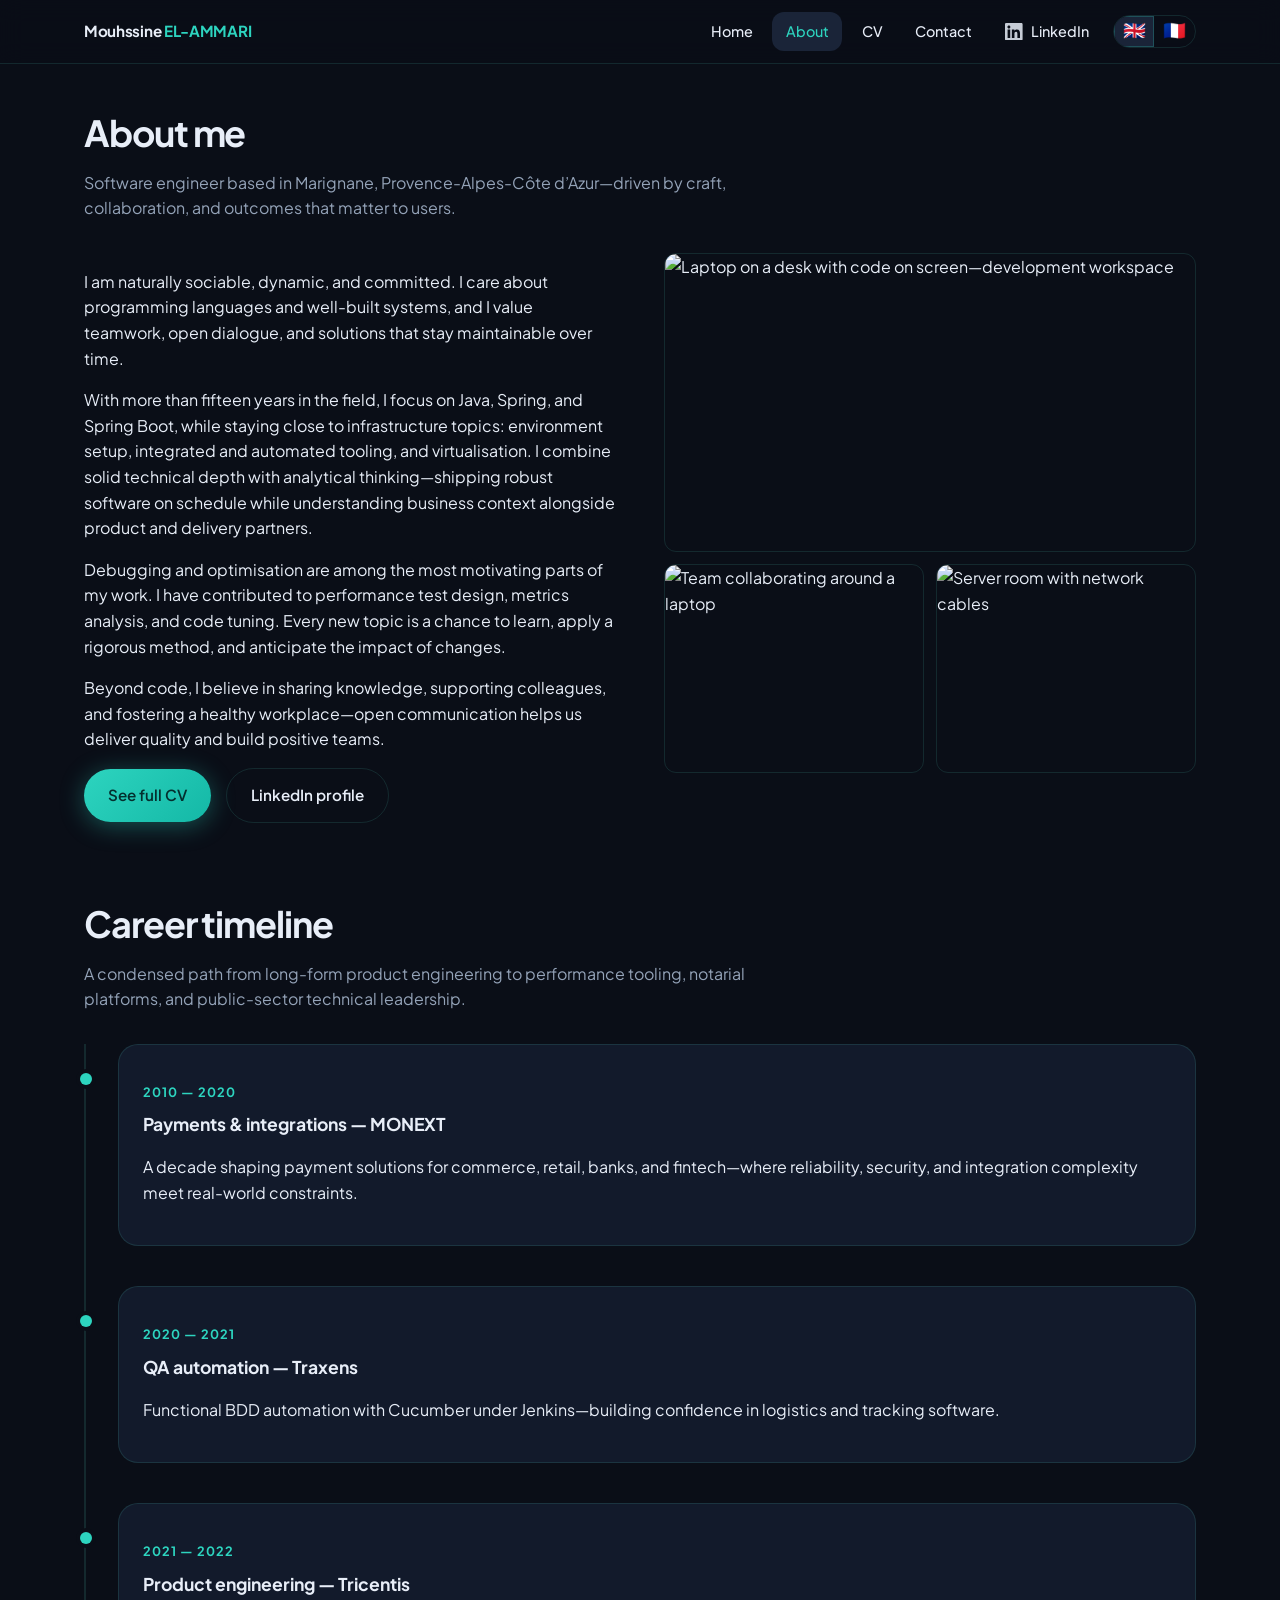
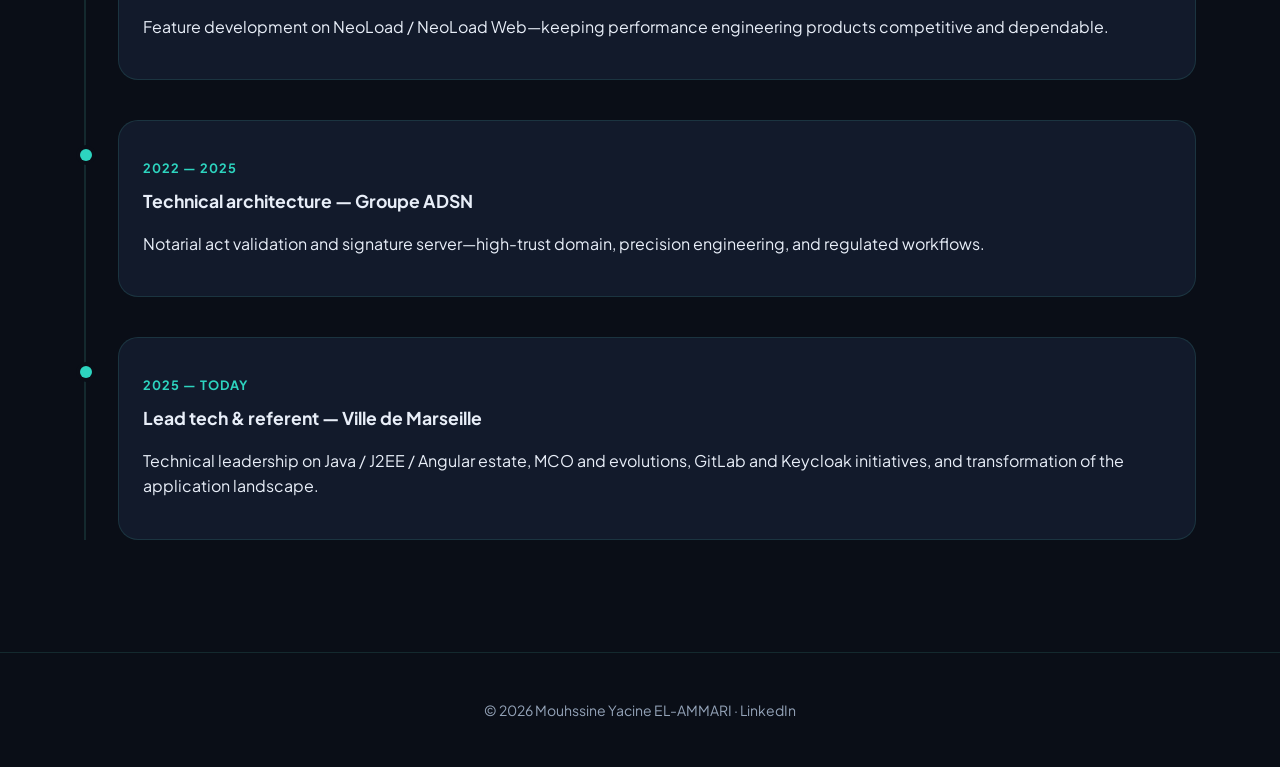
==== about.html @ 353ffe68 "Site protfolio statique fait avec IA" ====
<!DOCTYPE html>
<html lang="en">
  <head>
    <meta charset="UTF-8" />
    <meta name="viewport" content="width=device-width, initial-scale=1" />
    <meta name="description" content="About Mouhssine Yacine EL-AMMARI — background, values, and career timeline." />
    <title>About | Mouhssine Yacine EL-AMMARI</title>
    <link rel="preconnect" href="https://fonts.googleapis.com" />
    <link rel="preconnect" href="https://fonts.gstatic.com" crossorigin />
    <link href="https://fonts.googleapis.com/css2?family=Plus+Jakarta+Sans:ital,wght@0,400;0,500;0,600;0,700;0,800;1,400&display=swap" rel="stylesheet" />
    <link rel="stylesheet" href="css/styles.css" />
  </head>
  <body data-page="about">
    <a class="skip-link" href="#main" data-i18n="skip.content">Skip to content</a>
    <header class="site-header">
      <div class="header-inner">
        <a class="logo" href="index.html">Mouhssine <span>EL-AMMARI</span></a>
        <div class="header-actions">
          <nav id="site-nav" class="main-nav" data-i18n-attr="aria-label:nav.aria" aria-label="Main navigation">
            <a href="index.html" data-i18n="nav.home">Home</a>
            <a href="about.html" aria-current="page" data-i18n="nav.about">About</a>
            <a href="cv.html" data-i18n="nav.cv">CV</a>
            <a href="contact.html" data-i18n="nav.contact">Contact</a>
            <a class="nav-link-external" href="https://www.linkedin.com/in/mouhssine-yacine-el-ammari-a104b013a/" target="_blank" rel="noopener noreferrer">
              <svg viewBox="0 0 24 24" fill="currentColor" aria-hidden="true"><path d="M20.447 20.452h-3.554v-5.569c0-1.328-.027-3.037-1.852-3.037-1.853 0-2.136 1.445-2.136 2.939v5.667H9.351V9h3.414v1.561h.046c.477-.9 1.637-1.85 3.37-1.85 3.601 0 4.267 2.37 4.267 5.455v6.286zM5.337 7.433c-1.144 0-2.063-.926-2.063-2.065 0-1.138.92-2.063 2.063-2.063 1.14 0 2.064.925 2.064 2.063 0 1.139-.925 2.065-2.064 2.065zm1.782 13.019H3.555V9h3.564v11.452zM22.225 0H1.771C.792 0 0 .774 0 1.729v20.542C0 23.227.792 24 1.771 24h20.451C23.2 24 24 23.227 24 22.271V1.729C24 .774 23.2 0 22.222 0h.003z"/></svg>
              LinkedIn
            </a>
          </nav>
          <div class="lang-switcher" role="group" aria-label="Language">
            <button type="button" class="lang-btn lang-btn--active" data-lang="en" aria-pressed="true" title="English">🇬🇧</button>
            <button type="button" class="lang-btn" data-lang="fr" aria-pressed="false" title="Français">🇫🇷</button>
          </div>
          <button class="nav-toggle" type="button" aria-expanded="false" aria-controls="site-nav" data-i18n-attr="aria-label:nav.openMenu" aria-label="Open menu">
            <span></span>
            <span></span>
            <span></span>
          </button>
        </div>
      </div>
    </header>

    <main id="main">
      <section class="section" style="padding-top: 2.5rem" aria-labelledby="about-title">
        <div class="container">
          <h1 id="about-title" class="section-title" data-i18n="about.title">About me</h1>
          <p class="section-lead" data-i18n="about.lead">Software engineer based in Marignane, Provence-Alpes-Côte d’Azur—driven by craft, collaboration, and outcomes that matter to users.</p>

          <div class="about-split">
            <div>
              <p data-i18n="about.p1">
                I am naturally sociable, dynamic, and committed. I care about programming languages and well-built systems, and I value teamwork, open dialogue, and solutions that stay maintainable over time.
              </p>
              <p data-i18n="about.p2">
                With more than fifteen years in the field, I focus on Java, Spring, and Spring Boot, while staying close to infrastructure topics: environment setup, integrated and automated tooling, and virtualisation. I combine solid technical depth with analytical thinking—shipping robust software on schedule while understanding business context alongside product and delivery partners.
              </p>
              <p data-i18n="about.p3">
                Debugging and optimisation are among the most motivating parts of my work. I have contributed to performance test design, metrics analysis, and code tuning. Every new topic is a chance to learn, apply a rigorous method, and anticipate the impact of changes.
              </p>
              <p data-i18n="about.p4">
                Beyond code, I believe in sharing knowledge, supporting colleagues, and fostering a healthy workplace—open communication helps us deliver quality and build positive teams.
              </p>
              <p style="margin-bottom: 0">
                <a class="btn btn-primary" href="cv.html" data-i18n="about.btn1">See full CV</a>
                <a class="btn btn-secondary" href="https://www.linkedin.com/in/mouhssine-yacine-el-ammari-a104b013a/" target="_blank" rel="noopener noreferrer" data-i18n="about.btn2">LinkedIn profile</a>
              </p>
            </div>

            <div class="about-gallery" data-i18n-attr="aria-label:about.galleryLabel" aria-label="Photo highlights from the field">
              <figure>
                <img src="https://images.unsplash.com/photo-1498050108023-c5249f4df085?w=800&q=80" data-i18n-attr="alt:about.fig1.alt" alt="Laptop on a desk with code on screen—development workspace" width="800" height="450" loading="lazy" />
                <figcaption data-i18n="about.fig1.cap">Deep work — architecture &amp; implementation</figcaption>
              </figure>
              <figure>
                <img src="https://images.unsplash.com/photo-1522071820081-009f0129c71c?w=600&q=80" data-i18n-attr="alt:about.fig2.alt" alt="Team collaborating around a laptop" width="600" height="400" loading="lazy" />
                <figcaption data-i18n="about.fig2.cap">Collaboration &amp; rituals</figcaption>
              </figure>
              <figure>
                <img src="https://images.unsplash.com/photo-1558494949-ef010cbdcc31?w=600&q=80" data-i18n-attr="alt:about.fig3.alt" alt="Server room with network cables" width="600" height="400" loading="lazy" />
                <figcaption data-i18n="about.fig3.cap">Infrastructure &amp; reliability</figcaption>
              </figure>
            </div>
          </div>
        </div>
      </section>

      <section class="section" style="padding-top: 0" aria-labelledby="timeline-title">
        <div class="container">
          <h2 id="timeline-title" class="section-title" data-i18n="timeline.title">Career timeline</h2>
          <p class="section-lead" data-i18n="timeline.lead">A condensed path from long-form product engineering to performance tooling, notarial platforms, and public-sector technical leadership.</p>

          <div class="timeline">
            <article class="timeline-item">
              <p class="timeline-date" data-i18n="tl.date1">2010 — 2020</p>
              <h3 data-i18n="tl1.title">Payments &amp; integrations — MONEXT</h3>
              <p data-i18n="tl1.body">A decade shaping payment solutions for commerce, retail, banks, and fintech—where reliability, security, and integration complexity meet real-world constraints.</p>
            </article>
            <article class="timeline-item">
              <p class="timeline-date" data-i18n="tl.date2">2020 — 2021</p>
              <h3 data-i18n="tl2.title">QA automation — Traxens</h3>
              <p data-i18n="tl2.body">Functional BDD automation with Cucumber under Jenkins—building confidence in logistics and tracking software.</p>
            </article>
            <article class="timeline-item">
              <p class="timeline-date" data-i18n="tl.date3">2021 — 2022</p>
              <h3 data-i18n="tl3.title">Product engineering — Tricentis</h3>
              <p data-i18n="tl3.body">Feature development on NeoLoad / NeoLoad Web—keeping performance engineering products competitive and dependable.</p>
            </article>
            <article class="timeline-item">
              <p class="timeline-date" data-i18n="tl.date4">2022 — 2025</p>
              <h3 data-i18n="tl4.title">Technical architecture — Groupe ADSN</h3>
              <p data-i18n="tl4.body">Notarial act validation and signature server—high-trust domain, precision engineering, and regulated workflows.</p>
            </article>
            <article class="timeline-item">
              <p class="timeline-date" data-i18n="tl.date5">2025 — today</p>
              <h3 data-i18n="tl5.title">Lead tech &amp; referent — Ville de Marseille</h3>
              <p data-i18n="tl5.body">Technical leadership on Java / J2EE / Angular estate, MCO and evolutions, GitLab and Keycloak initiatives, and transformation of the application landscape.</p>
            </article>
          </div>
        </div>
      </section>
    </main>

    <footer class="site-footer">
      <div class="container">
        <p>© <span id="y"></span> Mouhssine Yacine EL-AMMARI · <a href="https://www.linkedin.com/in/mouhssine-yacine-el-ammari-a104b013a/" target="_blank" rel="noopener noreferrer">LinkedIn</a></p>
      </div>
    </footer>
    <script src="js/main.js"></script>
    <script src="js/i18n.js"></script>
    <script>document.getElementById("y").textContent = new Date().getFullYear();</script>
  </body>
</html>
---- css/styles.css ----
/* Mouhssine EL-AMMARI — mobile-first site styles */
:root {
  --bg: #0a0e17;
  --bg-elevated: #121a2b;
  --surface: #1a2438;
  --border: rgba(94, 234, 212, 0.12);
  --text: #e8eef8;
  --text-muted: #94a3b8;
  --accent: #2dd4bf;
  --accent-dim: #14b8a6;
  --accent-glow: rgba(45, 212, 191, 0.35);
  --font-sans: "Plus Jakarta Sans", system-ui, sans-serif;
  --radius: 12px;
  --radius-lg: 20px;
  --header-h: 4rem;
  --max: 72rem;
  --ease: cubic-bezier(0.4, 0, 0.2, 1);
}

*,
*::before,
*::after {
  box-sizing: border-box;
}

html {
  scroll-behavior: smooth;
}

body {
  margin: 0;
  font-family: var(--font-sans);
  font-size: 1rem;
  line-height: 1.6;
  color: var(--text);
  background: var(--bg);
  min-height: 100vh;
}

img {
  max-width: 100%;
  height: auto;
  display: block;
}

a {
  color: var(--accent);
  text-decoration: none;
  transition: color 0.2s var(--ease);
}

a:hover {
  color: #5eead4;
}

:focus-visible {
  outline: 2px solid var(--accent);
  outline-offset: 3px;
}

/* Skip link */
.skip-link {
  position: absolute;
  top: -100%;
  left: 1rem;
  z-index: 100;
  padding: 0.75rem 1rem;
  background: var(--accent);
  color: var(--bg);
  font-weight: 600;
  border-radius: var(--radius);
}

.skip-link:focus {
  top: 1rem;
}

/* Header & nav */
.site-header {
  position: sticky;
  top: 0;
  z-index: 50;
  height: var(--header-h);
  background: rgba(10, 14, 23, 0.85);
  backdrop-filter: blur(12px);
  border-bottom: 1px solid var(--border);
}

.header-inner {
  max-width: var(--max);
  margin: 0 auto;
  padding: 0 1.25rem;
  height: 100%;
  display: flex;
  align-items: center;
  justify-content: space-between;
  gap: 1rem;
}

.logo {
  font-weight: 700;
  font-size: 0.95rem;
  color: var(--text);
  letter-spacing: -0.02em;
  white-space: nowrap;
}

.logo span {
  color: var(--accent);
}

.header-actions {
  display: flex;
  align-items: center;
  gap: 0.65rem;
  margin-left: auto;
}

@media (max-width: 767px) {
  .header-actions .lang-switcher {
    order: 1;
  }

  .header-actions .nav-toggle {
    order: 2;
  }

  .header-actions .main-nav {
    order: 3;
  }
}

.lang-switcher {
  display: inline-flex;
  align-items: center;
  border: 1px solid var(--border);
  border-radius: 999px;
  overflow: hidden;
  flex-shrink: 0;
}

.lang-btn {
  display: flex;
  align-items: center;
  justify-content: center;
  margin: 0;
  padding: 0.4rem 0.55rem;
  min-width: 2.5rem;
  border: none;
  background: transparent;
  cursor: pointer;
  font-size: 1.15rem;
  line-height: 1;
  transition: background 0.2s var(--ease);
}

.lang-btn:hover {
  background: var(--surface);
}

.lang-btn--active,
.lang-btn[aria-pressed="true"] {
  background: var(--surface);
  box-shadow: inset 0 0 0 1px rgba(45, 212, 191, 0.25);
}

.nav-toggle {
  display: flex;
  flex-direction: column;
  justify-content: center;
  gap: 5px;
  width: 2.75rem;
  height: 2.75rem;
  padding: 0;
  border: none;
  background: transparent;
  cursor: pointer;
  border-radius: var(--radius);
}

.nav-toggle span {
  display: block;
  height: 2px;
  width: 1.35rem;
  margin: 0 auto;
  background: var(--text);
  border-radius: 1px;
  transition: transform 0.25s var(--ease), opacity 0.2s;
}

.nav-toggle[aria-expanded="true"] span:nth-child(1) {
  transform: translateY(7px) rotate(45deg);
}

.nav-toggle[aria-expanded="true"] span:nth-child(2) {
  opacity: 0;
}

.nav-toggle[aria-expanded="true"] span:nth-child(3) {
  transform: translateY(-7px) rotate(-45deg);
}

.main-nav {
  position: fixed;
  inset: var(--header-h) 0 0 0;
  background: rgba(10, 14, 23, 0.97);
  padding: 1.5rem;
  display: flex;
  flex-direction: column;
  gap: 0.25rem;
  transform: translateX(100%);
  transition: transform 0.3s var(--ease);
  overflow-y: auto;
}

.main-nav.is-open {
  transform: translateX(0);
}

.main-nav a {
  padding: 0.85rem 1rem;
  border-radius: var(--radius);
  color: var(--text);
  font-weight: 500;
}

.main-nav a:hover,
.main-nav a[aria-current="page"] {
  background: var(--surface);
  color: var(--accent);
}

.nav-link-external {
  display: flex;
  align-items: center;
  gap: 0.5rem;
}

.nav-link-external svg {
  width: 1.1rem;
  height: 1.1rem;
  opacity: 0.85;
}

@media (min-width: 768px) {
  .nav-toggle {
    display: none;
  }

  .main-nav {
    position: static;
    inset: auto;
    flex-direction: row;
    align-items: center;
    gap: 0.35rem;
    padding: 0;
    transform: none !important;
    background: transparent;
    overflow: visible;
  }

  .main-nav a {
    padding: 0.5rem 0.85rem;
    font-size: 0.9rem;
  }
}

/* Main */
main {
  min-height: calc(100vh - var(--header-h));
}

.container {
  width: 100%;
  max-width: var(--max);
  margin: 0 auto;
  padding: 0 1.25rem;
}

.section {
  padding: 3rem 0;
}

@media (min-width: 768px) {
  .section {
    padding: 4.5rem 0;
  }
}

.section-title {
  font-size: clamp(1.75rem, 4vw, 2.25rem);
  font-weight: 700;
  letter-spacing: -0.03em;
  margin: 0 0 0.5rem;
}

.section-lead {
  color: var(--text-muted);
  max-width: 42rem;
  margin: 0 0 2rem;
}

/* Hero */
.hero {
  position: relative;
  min-height: min(92vh, 720px);
  display: flex;
  align-items: center;
  padding: 2rem 0 4rem;
  overflow: hidden;
}

.hero-bg {
  position: absolute;
  inset: 0;
  background:
    linear-gradient(135deg, rgba(10, 14, 23, 0.92) 0%, rgba(10, 14, 23, 0.75) 45%, rgba(18, 26, 43, 0.88) 100%),
    url("https://images.unsplash.com/photo-1517694712202-14dd9538aa97?w=1920&q=80") center / cover no-repeat;
  z-index: 0;
}

.hero-bg::after {
  content: "";
  position: absolute;
  inset: 0;
  background: radial-gradient(ellipse 80% 50% at 70% 20%, var(--accent-glow), transparent 55%);
  pointer-events: none;
}

.hero .container {
  position: relative;
  z-index: 1;
}

.hero-content {
  max-width: 38rem;
}

.hero-badge {
  display: inline-block;
  font-size: 0.75rem;
  font-weight: 600;
  text-transform: uppercase;
  letter-spacing: 0.12em;
  color: var(--accent);
  margin-bottom: 1rem;
}

.hero h1 {
  font-size: clamp(2rem, 6vw, 3.25rem);
  font-weight: 800;
  line-height: 1.1;
  letter-spacing: -0.04em;
  margin: 0 0 1rem;
}

.hero-sub {
  font-size: clamp(1rem, 2.5vw, 1.2rem);
  color: var(--text-muted);
  margin: 0 0 2rem;
  max-width: 32rem;
}

.btn {
  display: inline-flex;
  align-items: center;
  justify-content: center;
  gap: 0.5rem;
  padding: 0.9rem 1.5rem;
  font-family: inherit;
  font-size: 0.95rem;
  font-weight: 600;
  border-radius: 999px;
  border: none;
  cursor: pointer;
  transition: transform 0.2s var(--ease), box-shadow 0.2s var(--ease);
}

.btn:active {
  transform: scale(0.98);
}

.btn-primary {
  background: linear-gradient(135deg, var(--accent), var(--accent-dim));
  color: #042f2e;
  box-shadow: 0 4px 24px var(--accent-glow);
}

.btn-primary:hover {
  box-shadow: 0 8px 32px var(--accent-glow);
  color: #022c22;
}

.btn-secondary {
  background: transparent;
  color: var(--text);
  border: 1px solid var(--border);
  margin-left: 0.75rem;
}

.btn-secondary:hover {
  border-color: var(--accent);
  color: var(--accent);
}

.hero-actions {
  display: flex;
  flex-wrap: wrap;
  gap: 0.75rem;
  align-items: center;
}

@media (max-width: 480px) {
  .btn-secondary {
    margin-left: 0;
    width: 100%;
  }

  .btn-primary {
    width: 100%;
  }
}

/* Cards grid home */
.feature-grid {
  display: grid;
  gap: 1.25rem;
}

@media (min-width: 640px) {
  .feature-grid {
    grid-template-columns: repeat(2, 1fr);
  }
}

@media (min-width: 1024px) {
  .feature-grid {
    grid-template-columns: repeat(3, 1fr);
  }
}

.card {
  background: var(--bg-elevated);
  border: 1px solid var(--border);
  border-radius: var(--radius-lg);
  padding: 1.5rem;
  transition: border-color 0.2s var(--ease), transform 0.2s var(--ease);
}

.card:hover {
  border-color: rgba(45, 212, 191, 0.35);
  transform: translateY(-2px);
}

.card-icon {
  font-size: 2rem;
  line-height: 1;
  margin-bottom: 1rem;
}

.card h3 {
  margin: 0 0 0.5rem;
  font-size: 1.1rem;
}

.card p {
  margin: 0;
  color: var(--text-muted);
  font-size: 0.95rem;
}

/* CV timeline */
.cv-list {
  display: flex;
  flex-direction: column;
  gap: 1.5rem;
}

.cv-item {
  display: grid;
  gap: 1rem;
  padding: 1.5rem;
  background: var(--bg-elevated);
  border: 1px solid var(--border);
  border-radius: var(--radius-lg);
  position: relative;
}

@media (min-width: 768px) {
  .cv-item {
    grid-template-columns: auto 1fr;
    align-items: start;
    gap: 1.5rem;
  }
}

.cv-logo-wrap {
  width: 3.5rem;
  height: 3.5rem;
  border-radius: var(--radius);
  background: #fff;
  border: 1px solid var(--border);
  display: flex;
  align-items: center;
  justify-content: center;
  flex-shrink: 0;
  overflow: hidden;
}

.cv-logo {
  width: 100%;
  height: 100%;
  object-fit: contain;
  padding: 0.35rem;
}

.cv-load-error {
  margin: 0;
  padding: 1rem 1.25rem;
  background: rgba(239, 68, 68, 0.12);
  border: 1px solid rgba(239, 68, 68, 0.35);
  border-radius: var(--radius-lg);
  color: #fecaca;
}

.cv-li-html strong {
  color: var(--text);
}

@media (min-width: 768px) {
  .cv-logo-wrap {
    width: 4rem;
    height: 4rem;
  }
}

.cv-meta {
  font-size: 0.85rem;
  color: var(--accent);
  font-weight: 600;
  margin-bottom: 0.35rem;
}

.cv-item h2,
.cv-item h3 {
  margin: 0 0 0.5rem;
  font-size: 1.15rem;
}

.cv-item h2 {
  font-weight: 700;
  line-height: 1.35;
}

.cv-item h3 {
  font-weight: 700;
}

.cv-item h2 .cv-role {
  font-weight: inherit;
}

.cv-item h2 .badge-current {
  margin-left: 0.35rem;
  vertical-align: middle;
}

.cv-item .company {
  color: var(--text-muted);
  font-weight: 500;
  margin-bottom: 0.75rem;
}

.cv-item ul {
  margin: 0;
  padding-left: 1.15rem;
  color: var(--text-muted);
  font-size: 0.95rem;
}

.cv-item li + li {
  margin-top: 0.35rem;
}

.badge-current {
  display: inline-block;
  font-size: 0.7rem;
  font-weight: 700;
  text-transform: uppercase;
  letter-spacing: 0.06em;
  background: rgba(45, 212, 191, 0.15);
  color: var(--accent);
  padding: 0.25rem 0.5rem;
  border-radius: 6px;
  margin-left: 0.5rem;
  vertical-align: middle;
}

/* About timeline */
.timeline {
  position: relative;
  padding-left: 0;
}

@media (min-width: 640px) {
  .timeline {
    padding-left: 2rem;
    border-left: 2px solid var(--border);
  }
}

.timeline-item {
  position: relative;
  margin-bottom: 2.5rem;
  padding: 1.5rem;
  background: var(--bg-elevated);
  border: 1px solid var(--border);
  border-radius: var(--radius-lg);
}

@media (min-width: 640px) {
  .timeline-item::before {
    content: "";
    position: absolute;
    left: calc(-2rem - 7px);
    top: 1.75rem;
    width: 12px;
    height: 12px;
    border-radius: 50%;
    background: var(--accent);
    box-shadow: 0 0 0 4px var(--bg);
  }
}

.timeline-date {
  font-size: 0.8rem;
  font-weight: 700;
  color: var(--accent);
  text-transform: uppercase;
  letter-spacing: 0.08em;
  margin-bottom: 0.5rem;
}

.timeline-item h3 {
  margin: 0 0 0.5rem;
  font-size: 1.1rem;
}

.about-split {
  display: grid;
  gap: 2rem;
  align-items: start;
}

@media (min-width: 900px) {
  .about-split {
    grid-template-columns: 1fr 1fr;
    gap: 3rem;
  }
}

.about-gallery {
  display: grid;
  grid-template-columns: 1fr 1fr;
  gap: 0.75rem;
}

.about-gallery figure {
  margin: 0;
  border-radius: var(--radius);
  overflow: hidden;
  border: 1px solid var(--border);
}

.about-gallery figure:first-child {
  grid-column: 1 / -1;
  aspect-ratio: 16 / 9;
}

.about-gallery img {
  width: 100%;
  height: 100%;
  object-fit: cover;
}

.about-gallery figcaption {
  font-size: 0.75rem;
  color: var(--text-muted);
  padding: 0.5rem 0.75rem;
  background: var(--surface);
}

/* Contact */
.contact-grid {
  display: grid;
  gap: 2rem;
}

@media (min-width: 768px) {
  .contact-grid {
    grid-template-columns: 1fr 1.1fr;
    align-items: start;
  }
}

.contact-card {
  background: var(--bg-elevated);
  border: 1px solid var(--border);
  border-radius: var(--radius-lg);
  padding: 1.5rem;
}

.contact-card h3 {
  margin-top: 0;
}

.form-group {
  margin-bottom: 1.25rem;
}

.form-group label {
  display: block;
  font-size: 0.85rem;
  font-weight: 600;
  margin-bottom: 0.4rem;
}

.form-group input,
.form-group textarea {
  width: 100%;
  padding: 0.75rem 1rem;
  font-family: inherit;
  font-size: 1rem;
  color: var(--text);
  background: var(--bg);
  border: 1px solid var(--border);
  border-radius: var(--radius);
}

.form-group input:focus,
.form-group textarea:focus {
  outline: none;
  border-color: var(--accent);
}

.form-group textarea {
  min-height: 140px;
  resize: vertical;
}

.form-hint {
  font-size: 0.8rem;
  color: var(--text-muted);
  margin-top: 0.75rem;
}

/* Footer */
.site-footer {
  border-top: 1px solid var(--border);
  padding: 2rem 1.25rem;
  text-align: center;
  color: var(--text-muted);
  font-size: 0.875rem;
}

.site-footer a {
  color: var(--text-muted);
}

.site-footer a:hover {
  color: var(--accent);
}
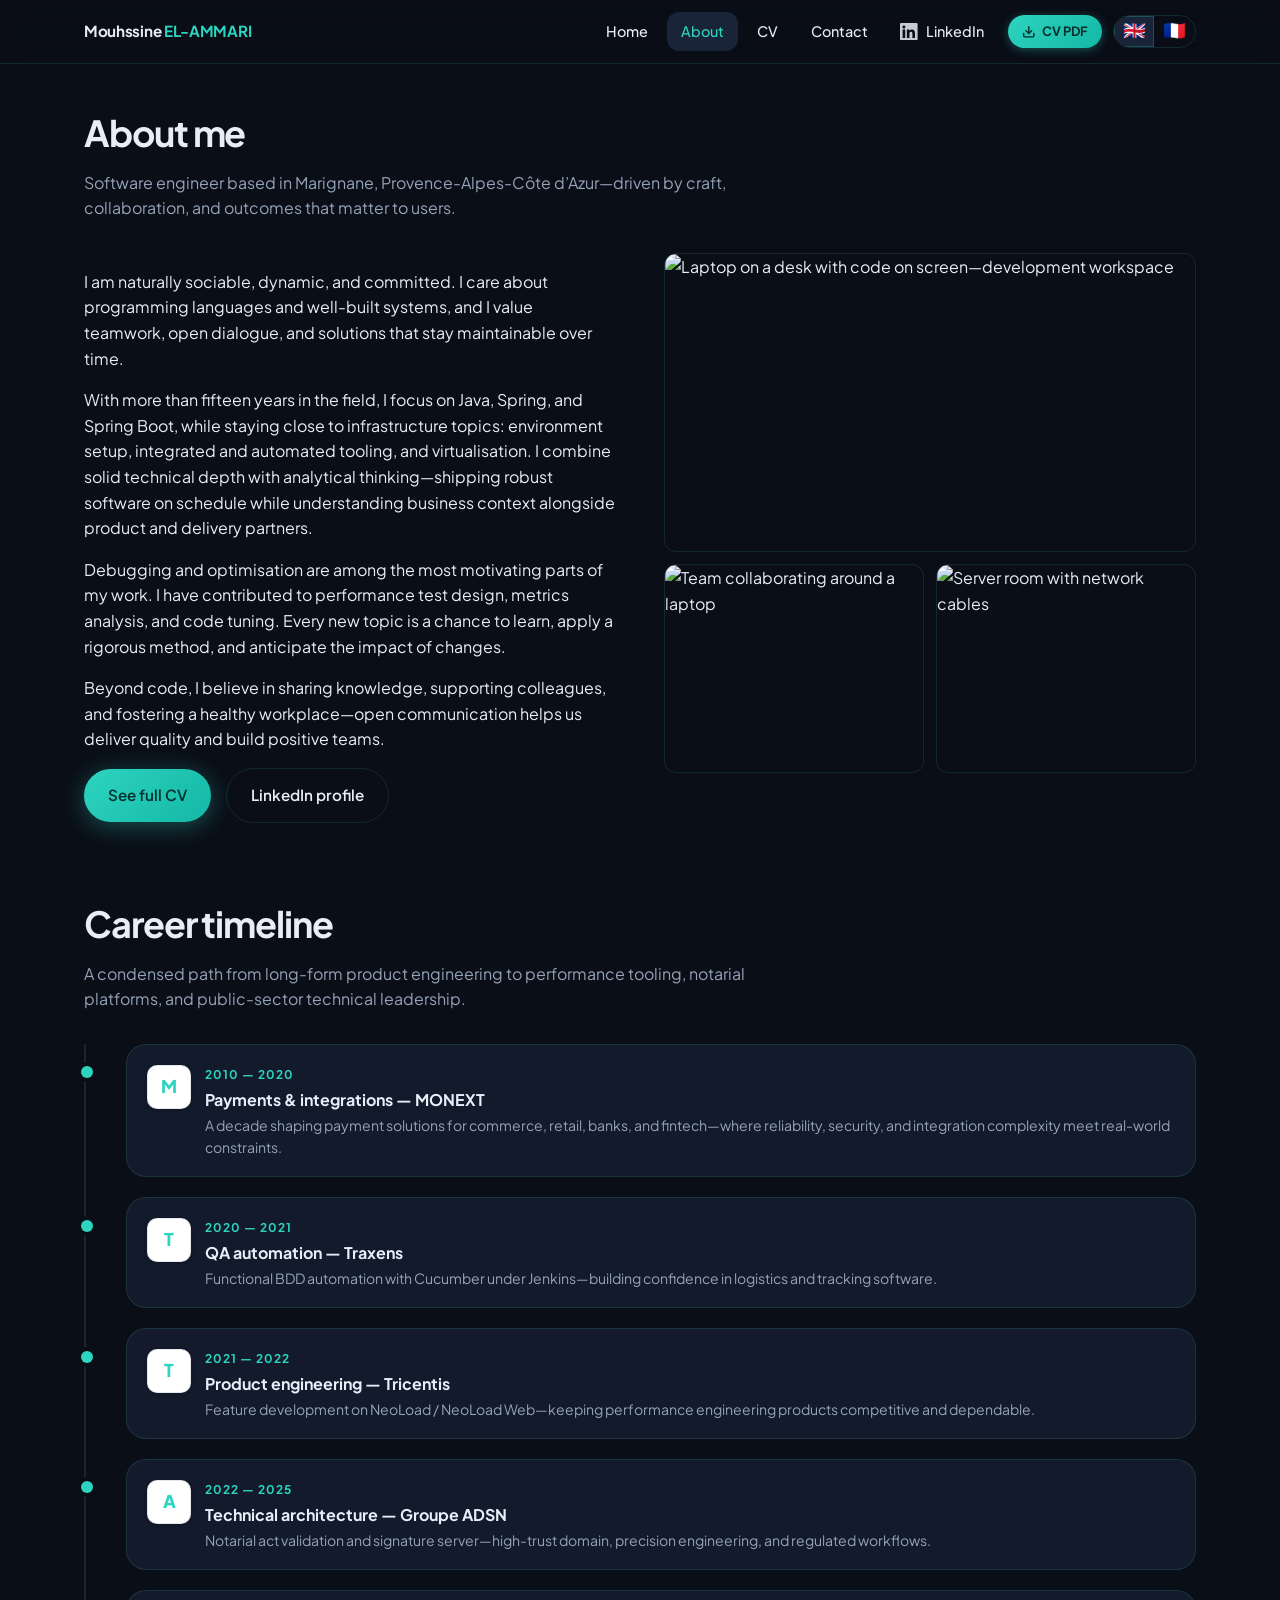
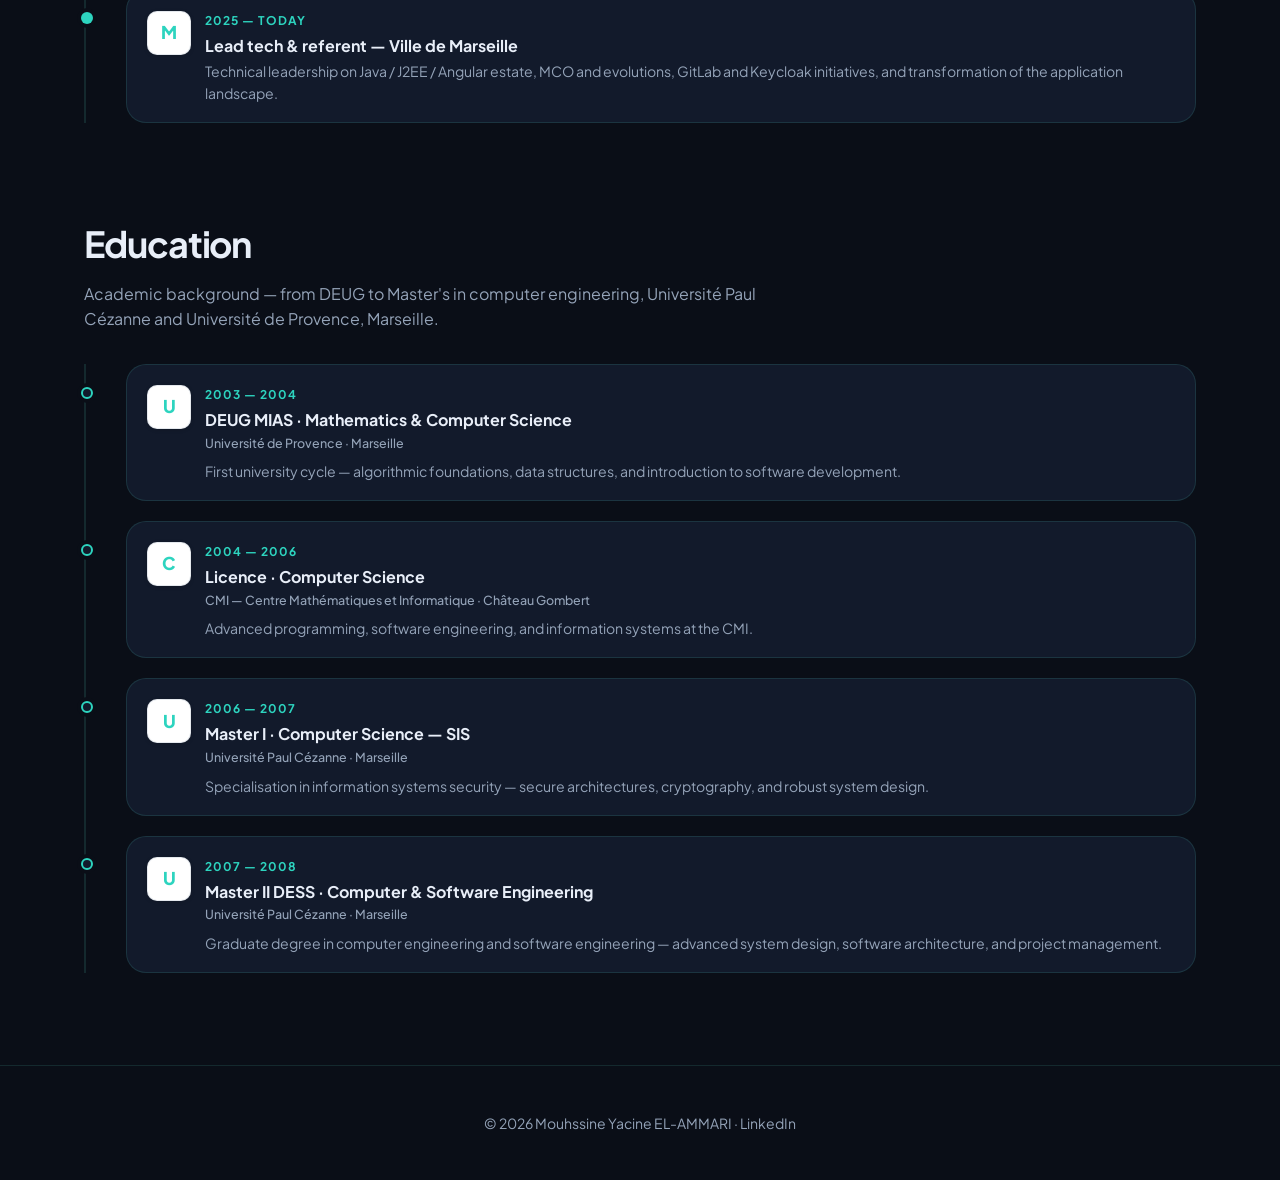
==== commit b0f22c37: "feat: major portfolio update — PDF CV, tech stack, collaborations & formation - Add cv-pdf.html: dow" ====
--- a/about.html
+++ b/about.html
@@ -3,12 +3,44 @@
   <head>
     <meta charset="UTF-8" />
     <meta name="viewport" content="width=device-width, initial-scale=1" />
-    <meta name="description" content="About Mouhssine Yacine EL-AMMARI — background, values, and career timeline." />
+    <meta name="description" content="About Mouhssine Yacine EL-AMMARI — background, values and career timeline of a Java/Spring engineer based in Marignane, Provence-Alpes-Côte d'Azur, France." />
+    <meta name="author" content="Mouhssine Yacine EL-AMMARI" />
+    <meta name="robots" content="index, follow" />
+    <meta name="theme-color" content="#0a0e17" />
     <title>About | Mouhssine Yacine EL-AMMARI</title>
+    <link rel="canonical" href="https://melammari-dev.github.io/ai-cv/about.html" />
+    <link rel="alternate" hreflang="en" href="https://melammari-dev.github.io/ai-cv/about.html" />
+    <link rel="alternate" hreflang="fr" href="https://melammari-dev.github.io/ai-cv/about.html" />
+    <link rel="alternate" hreflang="x-default" href="https://melammari-dev.github.io/ai-cv/about.html" />
+    <meta property="og:type" content="profile" />
+    <meta property="og:url" content="https://melammari-dev.github.io/ai-cv/about.html" />
+    <meta property="og:site_name" content="Mouhssine Yacine EL-AMMARI" />
+    <meta property="og:title" content="About | Mouhssine Yacine EL-AMMARI" />
+    <meta property="og:description" content="About Mouhssine Yacine EL-AMMARI — background, values and career timeline of a Java/Spring engineer based in Marignane, France." />
+    <meta property="og:locale" content="en_GB" />
+    <meta property="og:locale:alternate" content="fr_FR" />
+    <meta property="og:image" content="https://images.unsplash.com/photo-1517694712202-14dd9538aa97?w=1200&q=80" />
+    <meta property="og:image:width" content="1200" />
+    <meta property="og:image:height" content="630" />
+    <meta property="og:image:alt" content="Developer workspace — Mouhssine Yacine EL-AMMARI" />
+    <meta name="twitter:card" content="summary_large_image" />
+    <meta name="twitter:title" content="About | Mouhssine Yacine EL-AMMARI" />
+    <meta name="twitter:description" content="About Mouhssine Yacine EL-AMMARI — background, values and career timeline of a Java/Spring engineer based in Marignane, France." />
+    <meta name="twitter:image" content="https://images.unsplash.com/photo-1517694712202-14dd9538aa97?w=1200&q=80" />
     <link rel="preconnect" href="https://fonts.googleapis.com" />
     <link rel="preconnect" href="https://fonts.gstatic.com" crossorigin />
     <link href="https://fonts.googleapis.com/css2?family=Plus+Jakarta+Sans:ital,wght@0,400;0,500;0,600;0,700;0,800;1,400&display=swap" rel="stylesheet" />
     <link rel="stylesheet" href="css/styles.css" />
+    <script type="application/ld+json">
+    {
+      "@context": "https://schema.org",
+      "@type": "BreadcrumbList",
+      "itemListElement": [
+        { "@type": "ListItem", "position": 1, "name": "Home", "item": "https://melammari-dev.github.io/ai-cv/" },
+        { "@type": "ListItem", "position": 2, "name": "About", "item": "https://melammari-dev.github.io/ai-cv/about.html" }
+      ]
+    }
+    </script>
   </head>
   <body data-page="about">
     <a class="skip-link" href="#main" data-i18n="skip.content">Skip to content</a>
@@ -26,6 +58,10 @@
               LinkedIn
             </a>
           </nav>
+          <a class="btn-dl-pdf" href="cv-pdf.html" data-i18n-attr="title:nav.downloadCVTitle" title="Télécharger le CV en PDF">
+            <svg viewBox="0 0 24 24" fill="none" stroke="currentColor" stroke-width="2.5" stroke-linecap="round" stroke-linejoin="round" aria-hidden="true"><path d="M21 15v4a2 2 0 0 1-2 2H5a2 2 0 0 1-2-2v-4"/><polyline points="7 10 12 15 17 10"/><line x1="12" y1="15" x2="12" y2="3"/></svg>
+            <span class="btn-dl-pdf-label" data-i18n="nav.downloadCV">CV PDF</span>
+          </a>
           <div class="lang-switcher" role="group" aria-label="Language">
             <button type="button" class="lang-btn lang-btn--active" data-lang="en" aria-pressed="true" title="English">🇬🇧</button>
             <button type="button" class="lang-btn" data-lang="fr" aria-pressed="false" title="Français">🇫🇷</button>
@@ -90,29 +126,135 @@
 
           <div class="timeline">
             <article class="timeline-item">
-              <p class="timeline-date" data-i18n="tl.date1">2010 — 2020</p>
-              <h3 data-i18n="tl1.title">Payments &amp; integrations — MONEXT</h3>
-              <p data-i18n="tl1.body">A decade shaping payment solutions for commerce, retail, banks, and fintech—where reliability, security, and integration complexity meet real-world constraints.</p>
-            </article>
-            <article class="timeline-item">
-              <p class="timeline-date" data-i18n="tl.date2">2020 — 2021</p>
-              <h3 data-i18n="tl2.title">QA automation — Traxens</h3>
-              <p data-i18n="tl2.body">Functional BDD automation with Cucumber under Jenkins—building confidence in logistics and tracking software.</p>
-            </article>
-            <article class="timeline-item">
-              <p class="timeline-date" data-i18n="tl.date3">2021 — 2022</p>
-              <h3 data-i18n="tl3.title">Product engineering — Tricentis</h3>
-              <p data-i18n="tl3.body">Feature development on NeoLoad / NeoLoad Web—keeping performance engineering products competitive and dependable.</p>
-            </article>
-            <article class="timeline-item">
-              <p class="timeline-date" data-i18n="tl.date4">2022 — 2025</p>
-              <h3 data-i18n="tl4.title">Technical architecture — Groupe ADSN</h3>
-              <p data-i18n="tl4.body">Notarial act validation and signature server—high-trust domain, precision engineering, and regulated workflows.</p>
-            </article>
-            <article class="timeline-item">
-              <p class="timeline-date" data-i18n="tl.date5">2025 — today</p>
-              <h3 data-i18n="tl5.title">Lead tech &amp; referent — Ville de Marseille</h3>
-              <p data-i18n="tl5.body">Technical leadership on Java / J2EE / Angular estate, MCO and evolutions, GitLab and Keycloak initiatives, and transformation of the application landscape.</p>
+              <div class="timeline-item-inner">
+                <div class="timeline-logo-wrap">
+                  <img class="timeline-logo" src="https://www.google.com/s2/favicons?domain=monext.fr&sz=128" alt="MONEXT" width="44" height="44" loading="lazy" referrerpolicy="no-referrer" onerror="this.style.display='none';this.nextElementSibling.style.display='flex'">
+                  <div class="timeline-logo-fb" style="display:none">M</div>
+                </div>
+                <div class="timeline-text">
+                  <p class="timeline-date" data-i18n="tl.date1">2010 — 2020</p>
+                  <h3 data-i18n="tl1.title">Payments &amp; integrations — MONEXT</h3>
+                  <p data-i18n="tl1.body">A decade shaping payment solutions for commerce, retail, banks, and fintech—where reliability, security, and integration complexity meet real-world constraints.</p>
+                </div>
+              </div>
+            </article>
+            <article class="timeline-item">
+              <div class="timeline-item-inner">
+                <div class="timeline-logo-wrap">
+                  <img class="timeline-logo" src="https://www.google.com/s2/favicons?domain=traxens.com&sz=128" alt="Traxens" width="44" height="44" loading="lazy" referrerpolicy="no-referrer" onerror="this.style.display='none';this.nextElementSibling.style.display='flex'">
+                  <div class="timeline-logo-fb" style="display:none">T</div>
+                </div>
+                <div class="timeline-text">
+                  <p class="timeline-date" data-i18n="tl.date2">2020 — 2021</p>
+                  <h3 data-i18n="tl2.title">QA automation — Traxens</h3>
+                  <p data-i18n="tl2.body">Functional BDD automation with Cucumber under Jenkins—building confidence in logistics and tracking software.</p>
+                </div>
+              </div>
+            </article>
+            <article class="timeline-item">
+              <div class="timeline-item-inner">
+                <div class="timeline-logo-wrap">
+                  <img class="timeline-logo" src="https://www.google.com/s2/favicons?domain=tricentis.com&sz=128" alt="Tricentis" width="44" height="44" loading="lazy" referrerpolicy="no-referrer" onerror="this.style.display='none';this.nextElementSibling.style.display='flex'">
+                  <div class="timeline-logo-fb" style="display:none">T</div>
+                </div>
+                <div class="timeline-text">
+                  <p class="timeline-date" data-i18n="tl.date3">2021 — 2022</p>
+                  <h3 data-i18n="tl3.title">Product engineering — Tricentis</h3>
+                  <p data-i18n="tl3.body">Feature development on NeoLoad / NeoLoad Web—keeping performance engineering products competitive and dependable.</p>
+                </div>
+              </div>
+            </article>
+            <article class="timeline-item">
+              <div class="timeline-item-inner">
+                <div class="timeline-logo-wrap">
+                  <img class="timeline-logo" src="https://www.annuairenotariat.fr/wp-content/uploads/2024/09/logo-groupe-adsn.png" alt="Groupe ADSN" width="44" height="44" loading="lazy" referrerpolicy="no-referrer" onerror="this.style.display='none';this.nextElementSibling.style.display='flex'">
+                  <div class="timeline-logo-fb" style="display:none">A</div>
+                </div>
+                <div class="timeline-text">
+                  <p class="timeline-date" data-i18n="tl.date4">2022 — 2025</p>
+                  <h3 data-i18n="tl4.title">Technical architecture — Groupe ADSN</h3>
+                  <p data-i18n="tl4.body">Notarial act validation and signature server—high-trust domain, precision engineering, and regulated workflows.</p>
+                </div>
+              </div>
+            </article>
+            <article class="timeline-item">
+              <div class="timeline-item-inner">
+                <div class="timeline-logo-wrap">
+                  <img class="timeline-logo" src="https://www.google.com/s2/favicons?domain=marseille.fr&sz=128" alt="Ville de Marseille" width="44" height="44" loading="lazy" referrerpolicy="no-referrer" onerror="this.style.display='none';this.nextElementSibling.style.display='flex'">
+                  <div class="timeline-logo-fb" style="display:none">M</div>
+                </div>
+                <div class="timeline-text">
+                  <p class="timeline-date" data-i18n="tl.date5">2025 — today</p>
+                  <h3 data-i18n="tl5.title">Lead tech &amp; referent — Ville de Marseille</h3>
+                  <p data-i18n="tl5.body">Technical leadership on Java / J2EE / Angular estate, MCO and evolutions, GitLab and Keycloak initiatives, and transformation of the application landscape.</p>
+                </div>
+              </div>
+            </article>
+          </div>
+        </div>
+      </section>
+
+      <section class="section" style="padding-top: 0" aria-labelledby="edu-timeline-title">
+        <div class="container">
+          <h2 id="edu-timeline-title" class="section-title" data-i18n="about.formation">Education</h2>
+          <p class="section-lead" data-i18n="about.formationLead">Academic background — from DEUG to Master's in computer engineering, Université Paul Cézanne and Université de Provence, Marseille.</p>
+
+          <div class="timeline">
+            <article class="timeline-item timeline-item--edu">
+              <div class="timeline-item-inner">
+                <div class="timeline-logo-wrap">
+                  <img class="timeline-logo" src="https://www.univ-amu.fr/themes/amu/amu_www/logo.svg" alt="Université de Provence" width="44" height="44" loading="lazy" referrerpolicy="no-referrer" onerror="this.style.display='none';this.nextElementSibling.style.display='flex'">
+                  <div class="timeline-logo-fb" style="display:none">U</div>
+                </div>
+                <div class="timeline-text">
+                  <p class="timeline-date" data-i18n="edu.date1">2003 — 2004</p>
+                  <h3 data-i18n="edu1.title">DEUG MIAS · Mathematics &amp; Computer Science</h3>
+                  <p class="timeline-school" data-i18n="edu1.school">Université de Provence · Marseille</p>
+                  <p data-i18n="edu1.body">First university cycle — algorithmic foundations, data structures, and introduction to software development.</p>
+                </div>
+              </div>
+            </article>
+            <article class="timeline-item timeline-item--edu">
+              <div class="timeline-item-inner">
+                <div class="timeline-logo-wrap">
+                  <img class="timeline-logo" src="https://www.univ-amu.fr/themes/amu/amu_www/logo.svg" alt="CMI Château Gombert" width="44" height="44" loading="lazy" referrerpolicy="no-referrer" onerror="this.style.display='none';this.nextElementSibling.style.display='flex'">
+                  <div class="timeline-logo-fb" style="display:none">C</div>
+                </div>
+                <div class="timeline-text">
+                  <p class="timeline-date" data-i18n="edu.date2">2004 — 2006</p>
+                  <h3 data-i18n="edu2.title">Licence · Computer Science</h3>
+                  <p class="timeline-school" data-i18n="edu2.school">CMI — Centre Mathématiques et Informatique · Château Gombert</p>
+                  <p data-i18n="edu2.body">Advanced programming, software engineering, and information systems at the CMI.</p>
+                </div>
+              </div>
+            </article>
+            <article class="timeline-item timeline-item--edu">
+              <div class="timeline-item-inner">
+                <div class="timeline-logo-wrap">
+                  <img class="timeline-logo" src="https://www.univ-amu.fr/themes/amu/amu_www/logo.svg" alt="Université Paul Cézanne" width="44" height="44" loading="lazy" referrerpolicy="no-referrer" onerror="this.style.display='none';this.nextElementSibling.style.display='flex'">
+                  <div class="timeline-logo-fb" style="display:none">U</div>
+                </div>
+                <div class="timeline-text">
+                  <p class="timeline-date" data-i18n="edu.date3">2006 — 2007</p>
+                  <h3 data-i18n="edu3.title">Master I · Computer Science — SIS</h3>
+                  <p class="timeline-school" data-i18n="edu3.school">Université Paul Cézanne · Marseille</p>
+                  <p data-i18n="edu3.body">Specialisation in information systems security — secure architectures, cryptography, and robust system design.</p>
+                </div>
+              </div>
+            </article>
+            <article class="timeline-item timeline-item--edu">
+              <div class="timeline-item-inner">
+                <div class="timeline-logo-wrap">
+                  <img class="timeline-logo" src="https://www.univ-amu.fr/themes/amu/amu_www/logo.svg" alt="Université Paul Cézanne" width="44" height="44" loading="lazy" referrerpolicy="no-referrer" onerror="this.style.display='none';this.nextElementSibling.style.display='flex'">
+                  <div class="timeline-logo-fb" style="display:none">U</div>
+                </div>
+                <div class="timeline-text">
+                  <p class="timeline-date" data-i18n="edu.date4">2007 — 2008</p>
+                  <h3 data-i18n="edu4.title">Master II DESS · Computer &amp; Software Engineering</h3>
+                  <p class="timeline-school" data-i18n="edu4.school">Université Paul Cézanne · Marseille</p>
+                  <p data-i18n="edu4.body">Graduate degree in computer engineering and software engineering — advanced system design, software architecture, and project management.</p>
+                </div>
+              </div>
             </article>
           </div>
         </div>
--- a/css/styles.css
+++ b/css/styles.css
@@ -398,6 +398,10 @@
   margin-left: 0.75rem;
 }
 
+.hero-actions .btn-secondary {
+  margin-left: 0;
+}
+
 .btn-secondary:hover {
   border-color: var(--accent);
   color: var(--accent);
@@ -418,6 +422,232 @@
 
   .btn-primary {
     width: 100%;
+  }
+}
+
+/* ── Tech stack section ────────────────────────────────────────── */
+
+/* Filter tabs */
+.tech-filters {
+  display: flex;
+  flex-wrap: wrap;
+  gap: 0.45rem;
+  margin-bottom: 2rem;
+}
+
+.tech-filter {
+  display: inline-flex;
+  align-items: center;
+  padding: 0.4rem 1rem;
+  background: transparent;
+  border: 1px solid var(--border);
+  border-radius: 999px;
+  color: var(--text-muted);
+  font-family: inherit;
+  font-size: 0.78rem;
+  font-weight: 600;
+  cursor: pointer;
+  transition: background 0.15s var(--ease), border-color 0.15s var(--ease), color 0.15s var(--ease);
+}
+
+.tech-filter:hover {
+  border-color: rgba(45, 212, 191, 0.4);
+  color: var(--text);
+}
+
+.tech-filter.active {
+  background: rgba(45, 212, 191, 0.12);
+  border-color: rgba(45, 212, 191, 0.55);
+  color: var(--accent);
+}
+
+/* Card grid */
+.tech-grid-v2 {
+  display: grid;
+  grid-template-columns: repeat(auto-fill, minmax(92px, 1fr));
+  gap: 0.75rem;
+}
+
+.tech-card {
+  display: flex;
+  flex-direction: column;
+  align-items: center;
+  gap: 0.45rem;
+  padding: 1.15rem 0.5rem 0.9rem;
+  background: var(--bg-elevated);
+  border: 1px solid var(--border);
+  border-radius: var(--radius-lg);
+  text-align: center;
+  position: relative;
+  transition: border-color 0.2s var(--ease), transform 0.2s var(--ease),
+              box-shadow 0.2s var(--ease), opacity 0.25s var(--ease);
+  overflow: hidden;
+}
+
+.tech-card::before {
+  content: "";
+  position: absolute;
+  inset: 0;
+  background: radial-gradient(ellipse 80% 60% at 50% 0%, rgba(45,212,191,0.06), transparent 70%);
+  opacity: 0;
+  transition: opacity 0.2s var(--ease);
+  pointer-events: none;
+}
+
+.tech-card:hover {
+  border-color: rgba(45, 212, 191, 0.45);
+  transform: translateY(-4px);
+  box-shadow: 0 10px 30px rgba(0, 0, 0, 0.28);
+}
+
+.tech-card:hover::before {
+  opacity: 1;
+}
+
+.tech-card.hidden {
+  opacity: 0.08;
+  transform: scale(0.94);
+  pointer-events: none;
+}
+
+.tech-card--primary {
+  border-color: rgba(45, 212, 191, 0.22);
+}
+
+.tech-logo-v2 {
+  width: 38px;
+  height: 38px;
+  object-fit: contain;
+  display: block;
+  position: relative;
+}
+
+.tech-card--primary .tech-logo-v2 {
+  width: 44px;
+  height: 44px;
+}
+
+.tech-name-v2 {
+  font-size: 0.62rem;
+  font-weight: 700;
+  color: var(--text);
+  line-height: 1.25;
+  letter-spacing: -0.01em;
+}
+
+.tech-years {
+  font-size: 0.55rem;
+  font-weight: 700;
+  color: var(--accent);
+  background: rgba(45, 212, 191, 0.12);
+  border-radius: 4px;
+  padding: 0.1rem 0.4rem;
+  letter-spacing: 0.02em;
+  white-space: nowrap;
+}
+
+/* ── Clients / companies section ───────────────────────────────── */
+.clients-label {
+  font-size: 0.7rem;
+  font-weight: 700;
+  text-transform: uppercase;
+  letter-spacing: 0.18em;
+  color: var(--accent);
+  margin: 0 0 0.35rem;
+}
+
+.clients-grid {
+  display: flex;
+  flex-wrap: wrap;
+  gap: 1rem;
+  justify-content: center;
+  margin-top: 2rem;
+}
+
+.client-card {
+  display: flex;
+  flex-direction: column;
+  align-items: center;
+  gap: 0.65rem;
+  padding: 1.35rem 1.25rem 1.1rem;
+  background: var(--bg-elevated);
+  border: 1px solid var(--border);
+  border-radius: var(--radius-lg);
+  text-decoration: none;
+  flex: 1 1 130px;
+  max-width: 165px;
+  min-width: 110px;
+  transition: border-color 0.2s var(--ease), transform 0.2s var(--ease), box-shadow 0.2s var(--ease);
+}
+
+.client-card:hover {
+  border-color: rgba(45, 212, 191, 0.45);
+  transform: translateY(-4px);
+  box-shadow: 0 10px 30px rgba(0, 0, 0, 0.25);
+}
+
+.client-logo-wrap {
+  width: 3.5rem;
+  height: 3.5rem;
+  border-radius: 12px;
+  background: #fff;
+  display: flex;
+  align-items: center;
+  justify-content: center;
+  overflow: hidden;
+  border: 1px solid rgba(148, 163, 184, 0.18);
+  box-shadow: 0 1px 6px rgba(0, 0, 0, 0.12);
+  flex-shrink: 0;
+}
+
+.client-logo {
+  width: 100%;
+  height: 100%;
+  object-fit: contain;
+  padding: 6px;
+  display: block;
+  filter: grayscale(1) opacity(0.55);
+  transition: filter 0.25s var(--ease);
+}
+
+.client-card:hover .client-logo {
+  filter: none;
+}
+
+.client-name {
+  font-size: 0.78rem;
+  font-weight: 700;
+  color: var(--text);
+  text-align: center;
+  line-height: 1.3;
+  letter-spacing: -0.01em;
+}
+
+.client-period {
+  font-size: 0.67rem;
+  color: var(--text-muted);
+  text-align: center;
+  font-weight: 500;
+  letter-spacing: 0.02em;
+}
+
+.client-card.client-current {
+  border-color: rgba(45, 212, 191, 0.22);
+}
+
+.client-card.client-current .client-logo {
+  filter: none;
+}
+
+.client-card.client-current .client-period {
+  color: var(--accent);
+  font-weight: 700;
+}
+
+@media (max-width: 400px) {
+  .client-card {
+    flex: 1 1 calc(50% - 0.5rem);
+    max-width: none;
   }
 }
 
@@ -469,34 +699,82 @@
   font-size: 0.95rem;
 }
 
-/* CV timeline */
-.cv-list {
+/* ── CV timeline ───────────────────────────────────────────────── */
+.tl {
   display: flex;
   flex-direction: column;
-  gap: 1.5rem;
-}
-
-.cv-item {
-  display: grid;
-  gap: 1rem;
-  padding: 1.5rem;
+}
+
+.tl-item {
+  display: flex;
+  gap: 1.25rem;
+}
+
+/* Stem: dot + connector line */
+.tl-stem {
+  display: flex;
+  flex-direction: column;
+  align-items: center;
+  flex-shrink: 0;
+  width: 1rem;
+  padding-top: 1.35rem;
+}
+
+.tl-dot {
+  width: 14px;
+  height: 14px;
+  border-radius: 50%;
+  background: var(--bg-elevated);
+  border: 2.5px solid var(--border);
+  flex-shrink: 0;
+  box-shadow: 0 0 0 3px var(--bg);
+  transition: border-color 0.2s var(--ease), background 0.2s var(--ease), box-shadow 0.2s var(--ease);
+}
+
+.tl-item.is-current .tl-dot {
+  border-color: var(--accent);
+  background: var(--accent);
+  box-shadow: 0 0 0 3px var(--bg), 0 0 10px var(--accent-glow);
+}
+
+.tl-connector {
+  flex: 1;
+  width: 2px;
+  background: var(--border);
+  margin-top: 5px;
+  min-height: 1.5rem;
+}
+
+.tl-item:last-child .tl-connector {
+  display: none;
+}
+
+/* Card */
+.tl-card {
+  flex: 1;
   background: var(--bg-elevated);
   border: 1px solid var(--border);
   border-radius: var(--radius-lg);
-  position: relative;
-}
-
-@media (min-width: 768px) {
-  .cv-item {
-    grid-template-columns: auto 1fr;
-    align-items: start;
-    gap: 1.5rem;
-  }
-}
-
-.cv-logo-wrap {
-  width: 3.5rem;
-  height: 3.5rem;
+  padding: 1.25rem 1.25rem 1rem;
+  margin-bottom: 1.25rem;
+  min-width: 0;
+  transition: border-color 0.2s var(--ease);
+}
+
+.tl-item.is-current .tl-card {
+  border-color: rgba(45, 212, 191, 0.28);
+}
+
+.tl-head {
+  display: flex;
+  gap: 0.9rem;
+  align-items: flex-start;
+}
+
+/* Logo */
+.tl-logo-wrap {
+  width: 2.75rem;
+  height: 2.75rem;
   border-radius: var(--radius);
   background: #fff;
   border: 1px solid var(--border);
@@ -507,13 +785,139 @@
   overflow: hidden;
 }
 
-.cv-logo {
+.tl-logo {
   width: 100%;
   height: 100%;
   object-fit: contain;
-  padding: 0.35rem;
-}
-
+  padding: 0.3rem;
+  display: block;
+}
+
+.tl-logo-fb {
+  font-size: 1.1rem;
+  font-weight: 800;
+  color: var(--accent);
+}
+
+/* Info */
+.tl-info {
+  flex: 1;
+  min-width: 0;
+}
+
+.tl-meta {
+  font-size: 0.78rem;
+  font-weight: 600;
+  color: var(--accent);
+  margin: 0 0 0.2rem;
+  letter-spacing: 0.01em;
+}
+
+.tl-role {
+  font-size: 1rem;
+  font-weight: 700;
+  line-height: 1.35;
+  margin: 0 0 0.2rem;
+}
+
+.tl-company {
+  font-size: 0.85rem;
+  color: var(--text-muted);
+  font-weight: 500;
+  margin: 0;
+}
+
+/* Toggle button */
+.tl-btn {
+  display: inline-flex;
+  align-items: center;
+  gap: 0.3rem;
+  padding: 0.38rem 0.75rem;
+  background: transparent;
+  border: 1px solid var(--border);
+  border-radius: 999px;
+  color: var(--text-muted);
+  font-family: inherit;
+  font-size: 0.75rem;
+  font-weight: 600;
+  cursor: pointer;
+  white-space: nowrap;
+  flex-shrink: 0;
+  align-self: flex-start;
+  transition: border-color 0.15s var(--ease), color 0.15s var(--ease);
+}
+
+.tl-btn:hover {
+  border-color: var(--accent);
+  color: var(--accent);
+}
+
+.tl-item.is-open .tl-btn {
+  border-color: rgba(45, 212, 191, 0.45);
+  color: var(--accent);
+}
+
+.tl-btn-icon {
+  width: 13px;
+  height: 13px;
+  transition: transform 0.25s var(--ease);
+}
+
+.tl-item.is-open .tl-btn-icon {
+  transform: rotate(180deg);
+}
+
+/* Expandable body */
+.tl-body {
+  display: grid;
+  grid-template-rows: 0fr;
+  opacity: 0;
+  transition: grid-template-rows 0.3s var(--ease), opacity 0.25s var(--ease);
+}
+
+.tl-body-inner {
+  overflow: hidden;
+}
+
+.tl-item.is-open .tl-body {
+  grid-template-rows: 1fr;
+  opacity: 1;
+}
+
+.tl-bullets {
+  list-style: none;
+  margin: 0.75rem 0 0;
+  padding: 0.75rem 0 0;
+  border-top: 1px solid var(--border);
+}
+
+.tl-bullets li {
+  padding-left: 1.1rem;
+  position: relative;
+  font-size: 0.9rem;
+  color: var(--text-muted);
+  line-height: 1.6;
+  margin-bottom: 0.35rem;
+}
+
+.tl-bullets li:last-child {
+  margin-bottom: 0;
+}
+
+.tl-bullets li::before {
+  content: "▸";
+  position: absolute;
+  left: 0;
+  color: var(--accent);
+  font-size: 0.72rem;
+  top: 0.15em;
+}
+
+.cv-li-html strong {
+  color: var(--text);
+}
+
+/* Error state */
 .cv-load-error {
   margin: 0;
   padding: 1rem 1.25rem;
@@ -523,63 +927,90 @@
   color: #fecaca;
 }
 
-.cv-li-html strong {
+/* Responsive toggle wrap */
+@media (max-width: 540px) {
+  .tl-head {
+    flex-wrap: wrap;
+  }
+
+  .tl-btn {
+    width: 100%;
+    justify-content: center;
+    margin-top: 0.5rem;
+  }
+
+  .tl-stem {
+    display: none;
+  }
+}
+
+/* ── Education section ─────────────────────────────────────────── */
+.edu-grid {
+  display: grid;
+  gap: 1rem;
+}
+
+@media (min-width: 600px) {
+  .edu-grid {
+    grid-template-columns: repeat(2, 1fr);
+  }
+}
+
+.edu-card {
+  background: var(--bg-elevated);
+  border: 1px solid var(--border);
+  border-radius: var(--radius-lg);
+  padding: 1.1rem 1.25rem;
+  display: flex;
+  gap: 1rem;
+  align-items: flex-start;
+  transition: border-color 0.2s var(--ease), transform 0.2s var(--ease);
+}
+
+.edu-card:hover {
+  border-color: rgba(45, 212, 191, 0.3);
+  transform: translateY(-1px);
+}
+
+.edu-period {
+  font-size: 0.7rem;
+  font-weight: 700;
+  color: var(--accent);
+  text-transform: uppercase;
+  letter-spacing: 0.07em;
+  white-space: nowrap;
+  padding-top: 0.1rem;
+  min-width: 5.5rem;
+}
+
+.edu-body {
+  flex: 1;
+  min-width: 0;
+}
+
+.edu-degree {
+  font-size: 0.875rem;
+  font-weight: 600;
   color: var(--text);
-}
-
-@media (min-width: 768px) {
-  .cv-logo-wrap {
-    width: 4rem;
-    height: 4rem;
-  }
-}
-
-.cv-meta {
-  font-size: 0.85rem;
-  color: var(--accent);
-  font-weight: 600;
-  margin-bottom: 0.35rem;
-}
-
-.cv-item h2,
-.cv-item h3 {
-  margin: 0 0 0.5rem;
-  font-size: 1.15rem;
-}
-
-.cv-item h2 {
-  font-weight: 700;
-  line-height: 1.35;
-}
-
-.cv-item h3 {
-  font-weight: 700;
-}
-
-.cv-item h2 .cv-role {
-  font-weight: inherit;
-}
-
-.cv-item h2 .badge-current {
-  margin-left: 0.35rem;
-  vertical-align: middle;
-}
-
-.cv-item .company {
-  color: var(--text-muted);
-  font-weight: 500;
-  margin-bottom: 0.75rem;
-}
-
-.cv-item ul {
-  margin: 0;
-  padding-left: 1.15rem;
-  color: var(--text-muted);
-  font-size: 0.95rem;
-}
-
-.cv-item li + li {
-  margin-top: 0.35rem;
+  line-height: 1.4;
+  margin-bottom: 0.25rem;
+}
+
+.edu-school {
+  font-size: 0.775rem;
+  color: var(--text-muted);
+  line-height: 1.4;
+}
+
+@media (max-width: 420px) {
+  .edu-card {
+    flex-direction: column;
+    gap: 0.35rem;
+  }
+
+  .edu-period {
+    min-width: 0;
+  }
 }
 
 .badge-current {
@@ -604,46 +1035,130 @@
 
 @media (min-width: 640px) {
   .timeline {
-    padding-left: 2rem;
+    padding-left: 2.5rem;
     border-left: 2px solid var(--border);
   }
 }
 
 .timeline-item {
   position: relative;
-  margin-bottom: 2.5rem;
-  padding: 1.5rem;
+  margin-bottom: 1.25rem;
+  padding: 1.25rem 1.25rem 1.1rem;
   background: var(--bg-elevated);
   border: 1px solid var(--border);
   border-radius: var(--radius-lg);
+  transition: border-color 0.2s var(--ease);
+}
+
+.timeline-item:hover {
+  border-color: rgba(45, 212, 191, 0.3);
 }
 
 @media (min-width: 640px) {
   .timeline-item::before {
     content: "";
     position: absolute;
-    left: calc(-2rem - 7px);
-    top: 1.75rem;
+    left: calc(-2.5rem - 6px);
+    top: 1.35rem;
     width: 12px;
     height: 12px;
     border-radius: 50%;
     background: var(--accent);
     box-shadow: 0 0 0 4px var(--bg);
-  }
+    transition: box-shadow 0.2s var(--ease);
+  }
+
+  .timeline-item:hover::before {
+    box-shadow: 0 0 0 4px var(--bg), 0 0 8px var(--accent-glow);
+  }
+}
+
+/* Education variant dot */
+@media (min-width: 640px) {
+  .timeline-item--edu::before {
+    background: var(--bg-elevated);
+    border: 2.5px solid var(--accent);
+    box-shadow: 0 0 0 4px var(--bg);
+  }
+}
+
+/* Item inner layout with logo */
+.timeline-item-inner {
+  display: flex;
+  gap: 0.9rem;
+  align-items: flex-start;
+}
+
+.timeline-logo-wrap {
+  width: 2.75rem;
+  height: 2.75rem;
+  border-radius: 10px;
+  background: #fff;
+  border: 1px solid rgba(148, 163, 184, 0.25);
+  display: flex;
+  align-items: center;
+  justify-content: center;
+  flex-shrink: 0;
+  overflow: hidden;
+  box-shadow: 0 1px 4px rgba(0, 0, 0, 0.12);
+}
+
+.timeline-logo {
+  width: 100%;
+  height: 100%;
+  object-fit: contain;
+  padding: 4px;
+  display: block;
+}
+
+.timeline-logo-fb {
+  font-size: 1.1rem;
+  font-weight: 800;
+  color: var(--accent);
+  line-height: 1;
+}
+
+.timeline-text {
+  flex: 1;
+  min-width: 0;
 }
 
 .timeline-date {
-  font-size: 0.8rem;
+  font-size: 0.75rem;
   font-weight: 700;
   color: var(--accent);
   text-transform: uppercase;
   letter-spacing: 0.08em;
-  margin-bottom: 0.5rem;
+  margin: 0 0 0.3rem;
 }
 
 .timeline-item h3 {
-  margin: 0 0 0.5rem;
-  font-size: 1.1rem;
+  margin: 0 0 0.2rem;
+  font-size: 1rem;
+  font-weight: 700;
+  line-height: 1.35;
+}
+
+.timeline-school {
+  font-size: 0.78rem;
+  color: var(--text-muted);
+  font-weight: 500;
+  margin: 0 0 0.4rem;
+}
+
+.timeline-item p:not(.timeline-date):not(.timeline-school) {
+  margin: 0;
+  font-size: 0.88rem;
+  color: var(--text-muted);
+  line-height: 1.6;
+}
+
+@media (max-width: 440px) {
+  .timeline-logo-wrap {
+    width: 2.25rem;
+    height: 2.25rem;
+    border-radius: 8px;
+  }
 }
 
 .about-split {
@@ -754,6 +1269,58 @@
   margin-top: 0.75rem;
 }
 
+/* Download PDF button */
+.btn-dl-pdf {
+  display: inline-flex;
+  align-items: center;
+  gap: 0.38rem;
+  padding: 0.42rem 0.9rem;
+  background: linear-gradient(135deg, var(--accent), var(--accent-dim));
+  color: #042f2e;
+  font-weight: 700;
+  font-size: 0.8rem;
+  border-radius: 999px;
+  white-space: nowrap;
+  box-shadow: 0 2px 10px var(--accent-glow);
+  transition: box-shadow 0.2s var(--ease), transform 0.15s var(--ease);
+  text-decoration: none;
+  flex-shrink: 0;
+}
+
+.btn-dl-pdf:hover {
+  color: #022c22;
+  box-shadow: 0 4px 18px var(--accent-glow);
+  transform: translateY(-1px);
+}
+
+.btn-dl-pdf svg {
+  width: 0.85rem;
+  height: 0.85rem;
+  stroke: currentColor;
+}
+
+@media (max-width: 767px) {
+  .header-actions .btn-dl-pdf {
+    order: 0;
+  }
+
+  .btn-dl-pdf .btn-dl-pdf-label {
+    display: none;
+  }
+
+  .btn-dl-pdf {
+    padding: 0.5rem;
+    width: 2.5rem;
+    height: 2.5rem;
+    justify-content: center;
+  }
+
+  .btn-dl-pdf svg {
+    width: 1rem;
+    height: 1rem;
+  }
+}
+
 /* Footer */
 .site-footer {
   border-top: 1px solid var(--border);
@@ -770,3 +1337,59 @@
 .site-footer a:hover {
   color: var(--accent);
 }
+
+/* Accessibility — reduced motion */
+@media (prefers-reduced-motion: reduce) {
+  *, *::before, *::after {
+    animation-duration: 0.01ms !important;
+    animation-iteration-count: 1 !important;
+    transition-duration: 0.01ms !important;
+  }
+  html {
+    scroll-behavior: auto;
+  }
+}
+
+/* Responsive — landscape mobile: limit hero height */
+@media (max-height: 500px) and (orientation: landscape) {
+  .hero {
+    min-height: auto;
+    padding: 3rem 0;
+  }
+}
+
+/* Print — useful for the CV page */
+@media print {
+  .site-header,
+  .hero,
+  .hero-actions,
+  .lang-switcher,
+  .nav-toggle,
+  .skip-link,
+  .site-footer { display: none !important; }
+
+  body {
+    background: #fff;
+    color: #111;
+    font-size: 11pt;
+    line-height: 1.5;
+  }
+
+  .section { padding: 0.5rem 0; }
+
+  .container { max-width: 100%; padding: 0 1rem; }
+
+  .cv-item {
+    background: #fff;
+    border: 1px solid #ccc;
+    break-inside: avoid;
+    page-break-inside: avoid;
+  }
+
+  .cv-item h2, .cv-item h3, .section-title { color: #111; }
+  .cv-meta, .timeline-date { color: #444; }
+  .cv-item .company, .cv-item ul, .card p, .section-lead { color: #444; }
+
+  a { color: #111; }
+  a[href^="http"]::after { content: " (" attr(href) ")"; font-size: 0.75em; color: #666; }
+}
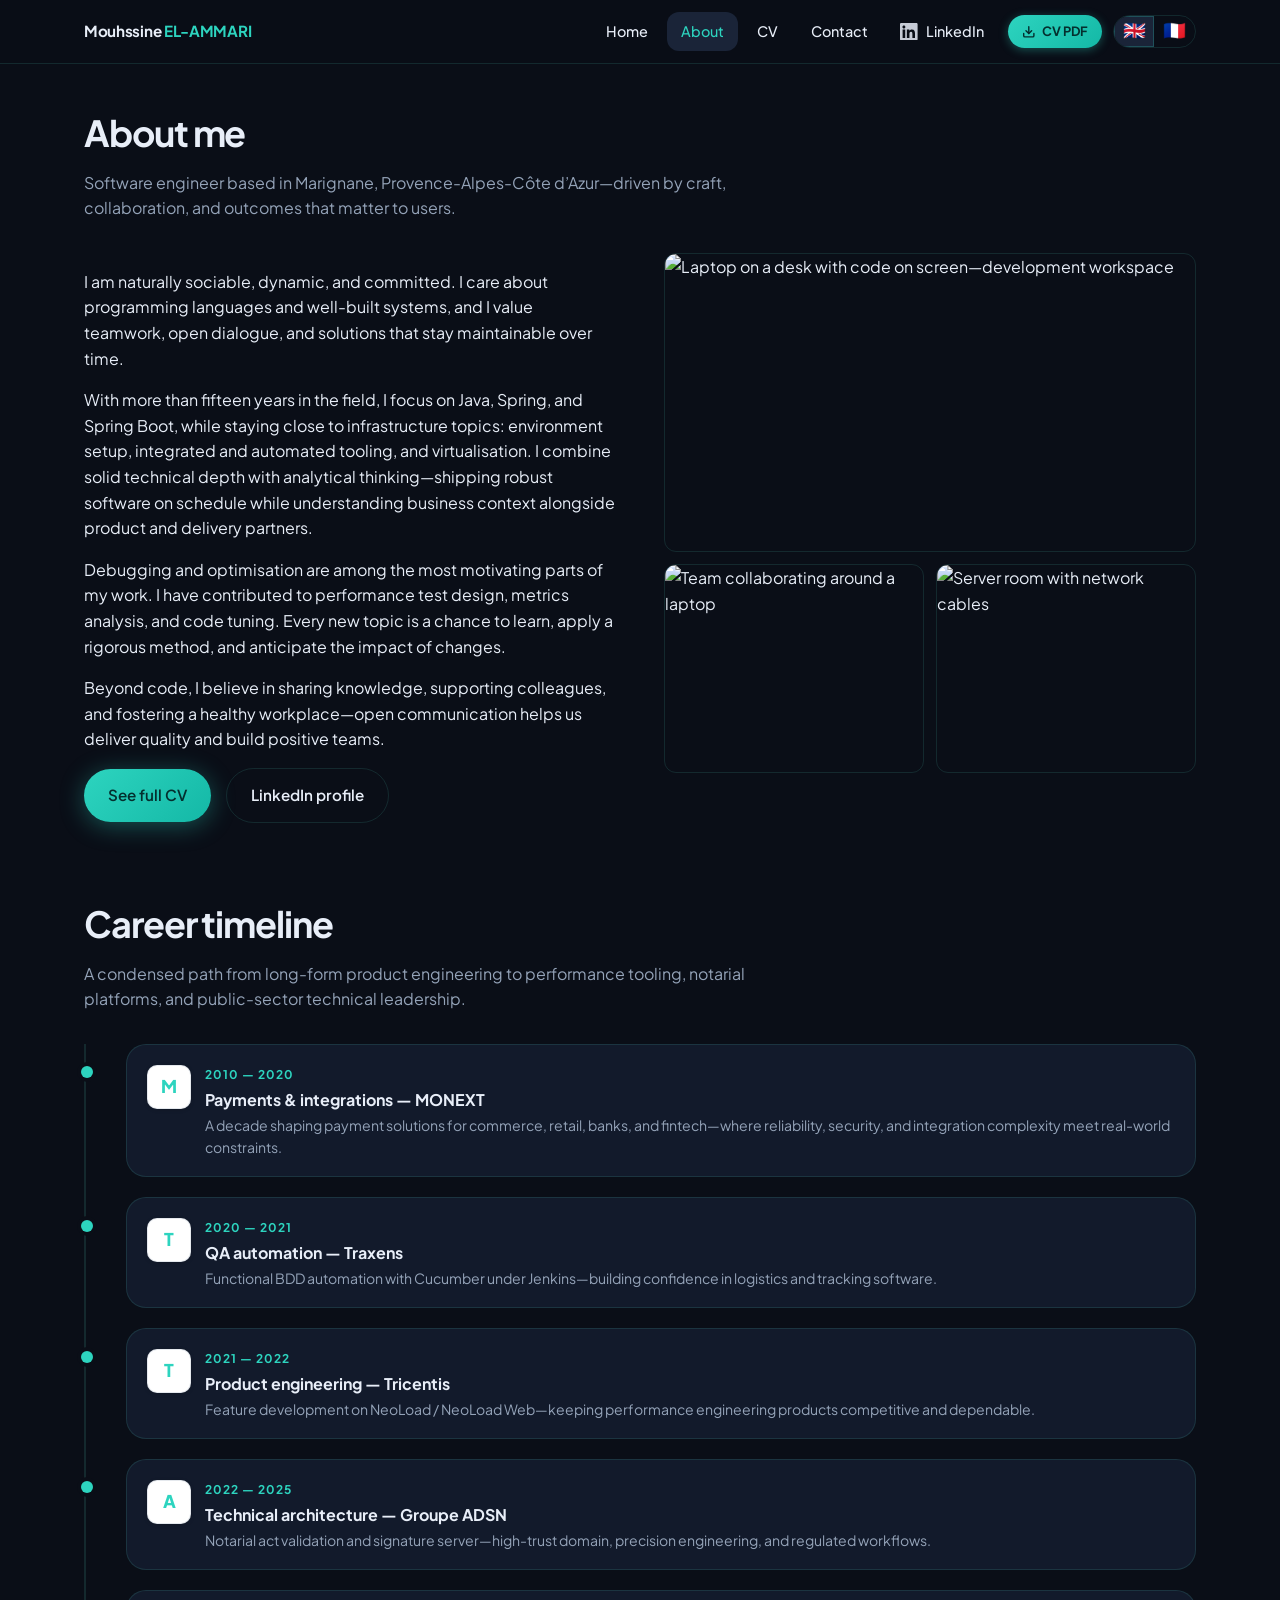
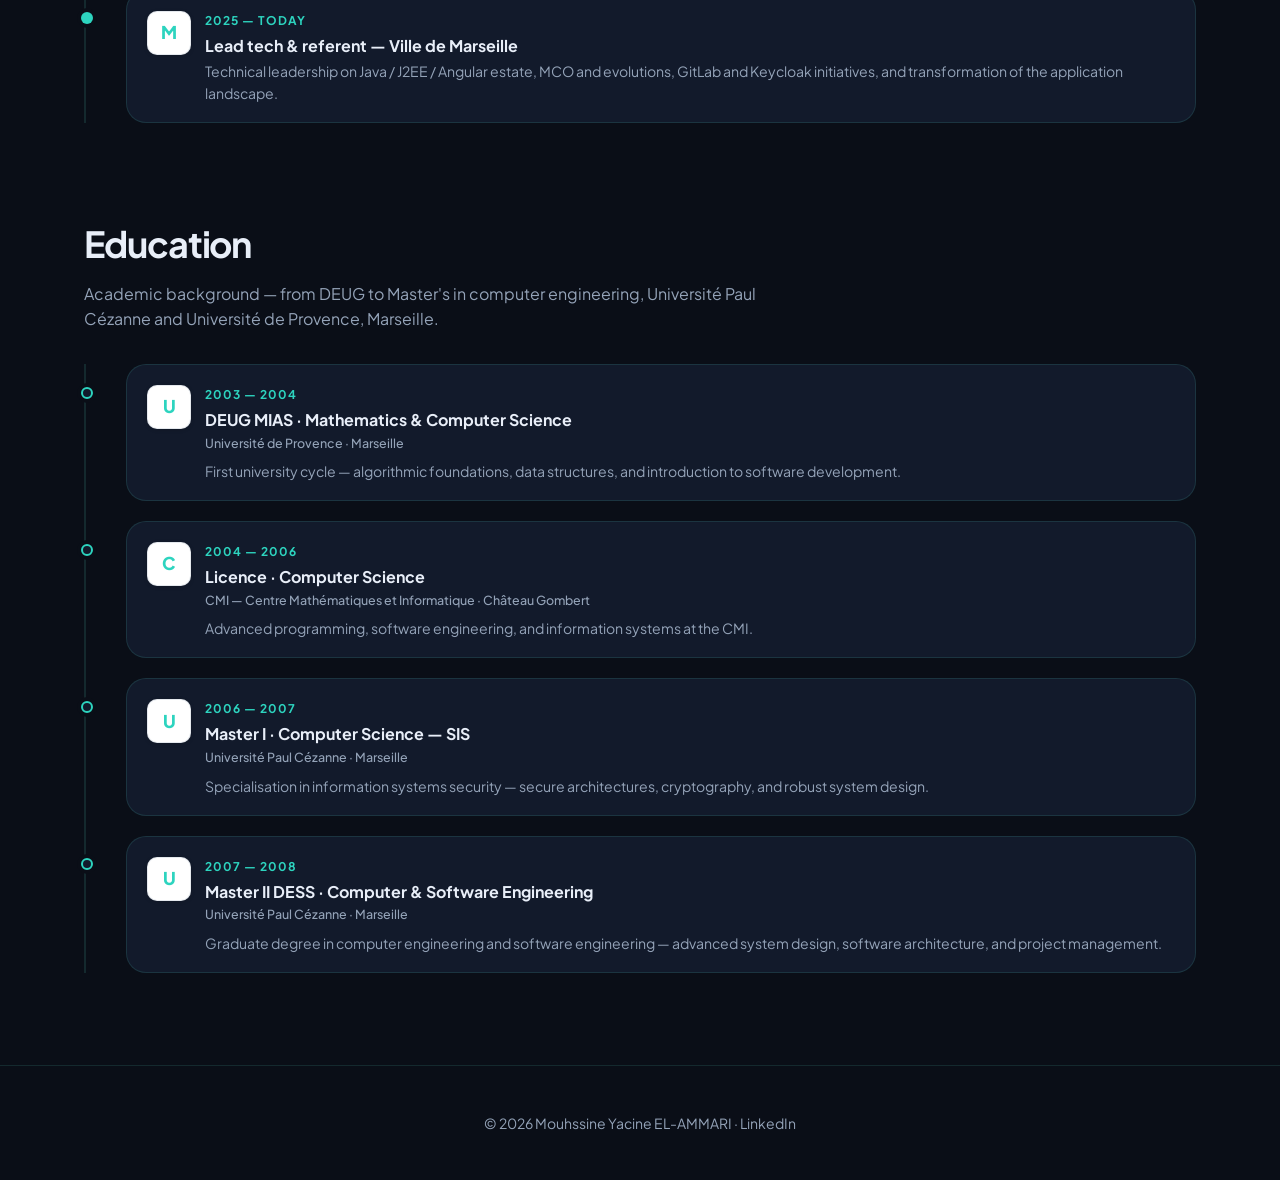
==== commit 4fd0a985: "fix: responsive layout — header overflow, iOS nav, mobile breakpoints - Fix iOS Safari mobile nav: m" ====
--- a/about.html
+++ b/about.html
@@ -57,6 +57,10 @@
               <svg viewBox="0 0 24 24" fill="currentColor" aria-hidden="true"><path d="M20.447 20.452h-3.554v-5.569c0-1.328-.027-3.037-1.852-3.037-1.853 0-2.136 1.445-2.136 2.939v5.667H9.351V9h3.414v1.561h.046c.477-.9 1.637-1.85 3.37-1.85 3.601 0 4.267 2.37 4.267 5.455v6.286zM5.337 7.433c-1.144 0-2.063-.926-2.063-2.065 0-1.138.92-2.063 2.063-2.063 1.14 0 2.064.925 2.064 2.063 0 1.139-.925 2.065-2.064 2.065zm1.782 13.019H3.555V9h3.564v11.452zM22.225 0H1.771C.792 0 0 .774 0 1.729v20.542C0 23.227.792 24 1.771 24h20.451C23.2 24 24 23.227 24 22.271V1.729C24 .774 23.2 0 22.222 0h.003z"/></svg>
               LinkedIn
             </a>
+            <a class="btn-dl-pdf" href="cv-pdf.html" data-i18n="nav.downloadCV">
+              <svg viewBox="0 0 24 24" fill="none" stroke="currentColor" stroke-width="2.5" stroke-linecap="round" stroke-linejoin="round" aria-hidden="true"><path d="M21 15v4a2 2 0 0 1-2 2H5a2 2 0 0 1-2-2v-4"/><polyline points="7 10 12 15 17 10"/><line x1="12" y1="15" x2="12" y2="3"/></svg>
+              CV PDF
+            </a>
           </nav>
           <a class="btn-dl-pdf" href="cv-pdf.html" data-i18n-attr="title:nav.downloadCVTitle" title="Télécharger le CV en PDF">
             <svg viewBox="0 0 24 24" fill="none" stroke="currentColor" stroke-width="2.5" stroke-linecap="round" stroke-linejoin="round" aria-hidden="true"><path d="M21 15v4a2 2 0 0 1-2 2H5a2 2 0 0 1-2-2v-4"/><polyline points="7 10 12 15 17 10"/><line x1="12" y1="15" x2="12" y2="3"/></svg>
--- a/css/styles.css
+++ b/css/styles.css
@@ -35,6 +35,7 @@
   color: var(--text);
   background: var(--bg);
   min-height: 100vh;
+  overflow-x: hidden;
 }
 
 img {
@@ -81,9 +82,20 @@
   top: 0;
   z-index: 50;
   height: var(--header-h);
-  background: rgba(10, 14, 23, 0.85);
+  /* backdrop-filter on ::before to avoid creating a containing block
+     for the position:fixed mobile nav (Safari/iOS bug) */
+  border-bottom: 1px solid var(--border);
+}
+
+.site-header::before {
+  content: "";
+  position: absolute;
+  inset: 0;
+  background: rgba(10, 14, 23, 0.88);
   backdrop-filter: blur(12px);
-  border-bottom: 1px solid var(--border);
+  -webkit-backdrop-filter: blur(12px);
+  z-index: -1;
+  pointer-events: none;
 }
 
 .header-inner {
@@ -1299,25 +1311,29 @@
   stroke: currentColor;
 }
 
+/* Hide PDF button from header on mobile — it lives in the hamburger nav */
 @media (max-width: 767px) {
   .header-actions .btn-dl-pdf {
-    order: 0;
-  }
-
-  .btn-dl-pdf .btn-dl-pdf-label {
     display: none;
   }
-
-  .btn-dl-pdf {
-    padding: 0.5rem;
-    width: 2.5rem;
-    height: 2.5rem;
-    justify-content: center;
-  }
-
-  .btn-dl-pdf svg {
-    width: 1rem;
-    height: 1rem;
+}
+
+/* PDF button style inside the mobile nav overlay */
+.main-nav .btn-dl-pdf {
+  display: none; /* hidden on desktop (shown via header) */
+  background: linear-gradient(135deg, var(--accent), var(--accent-dim));
+  color: #042f2e !important;
+  border-radius: 999px;
+  padding: 0.85rem 1rem;
+  font-weight: 700;
+  margin-top: 0.5rem;
+  justify-content: center;
+}
+
+@media (max-width: 767px) {
+  .main-nav .btn-dl-pdf {
+    display: flex;
+    width: 100%;
   }
 }
 
@@ -1338,7 +1354,75 @@
   color: var(--accent);
 }
 
-/* Accessibility — reduced motion */
+/* ── Responsive fixes ──────────────────────────────────────────── */
+
+/* Logo: shrink on very small screens */
+@media (max-width: 360px) {
+  .logo {
+    font-size: 0.82rem;
+  }
+  .header-actions {
+    gap: 0.4rem;
+  }
+}
+
+/* Tech filters: smaller text on small screens */
+@media (max-width: 480px) {
+  .tech-filter {
+    font-size: 0.72rem;
+    padding: 0.35rem 0.7rem;
+  }
+}
+
+/* Tech grid: ensure at least 3 columns on normal phones */
+@media (max-width: 359px) {
+  .tech-grid-v2 {
+    grid-template-columns: repeat(2, 1fr);
+  }
+}
+
+/* Clients grid: 2 columns minimum on mobile */
+@media (max-width: 480px) {
+  .client-card {
+    flex: 1 1 calc(50% - 0.5rem);
+    max-width: none;
+    min-width: 0;
+  }
+}
+
+/* CV timeline: ensure cards don't overflow */
+@media (max-width: 400px) {
+  .tl-card {
+    padding: 1rem 0.875rem 0.875rem;
+  }
+  .tl-role {
+    font-size: 0.9rem;
+  }
+}
+
+/* About timeline: reduce logo size on very small screens */
+@media (max-width: 380px) {
+  .timeline-item-inner {
+    gap: 0.6rem;
+  }
+  .timeline-logo-wrap {
+    width: 2rem;
+    height: 2rem;
+    border-radius: 7px;
+  }
+}
+
+/* Section spacing: tighten on mobile */
+@media (max-width: 480px) {
+  .section {
+    padding: 2rem 0;
+  }
+  .section-title {
+    font-size: clamp(1.4rem, 6vw, 1.75rem);
+  }
+}
+
+/* ── Accessibility — reduced motion ───────────────────────────── */
 @media (prefers-reduced-motion: reduce) {
   *, *::before, *::after {
     animation-duration: 0.01ms !important;
